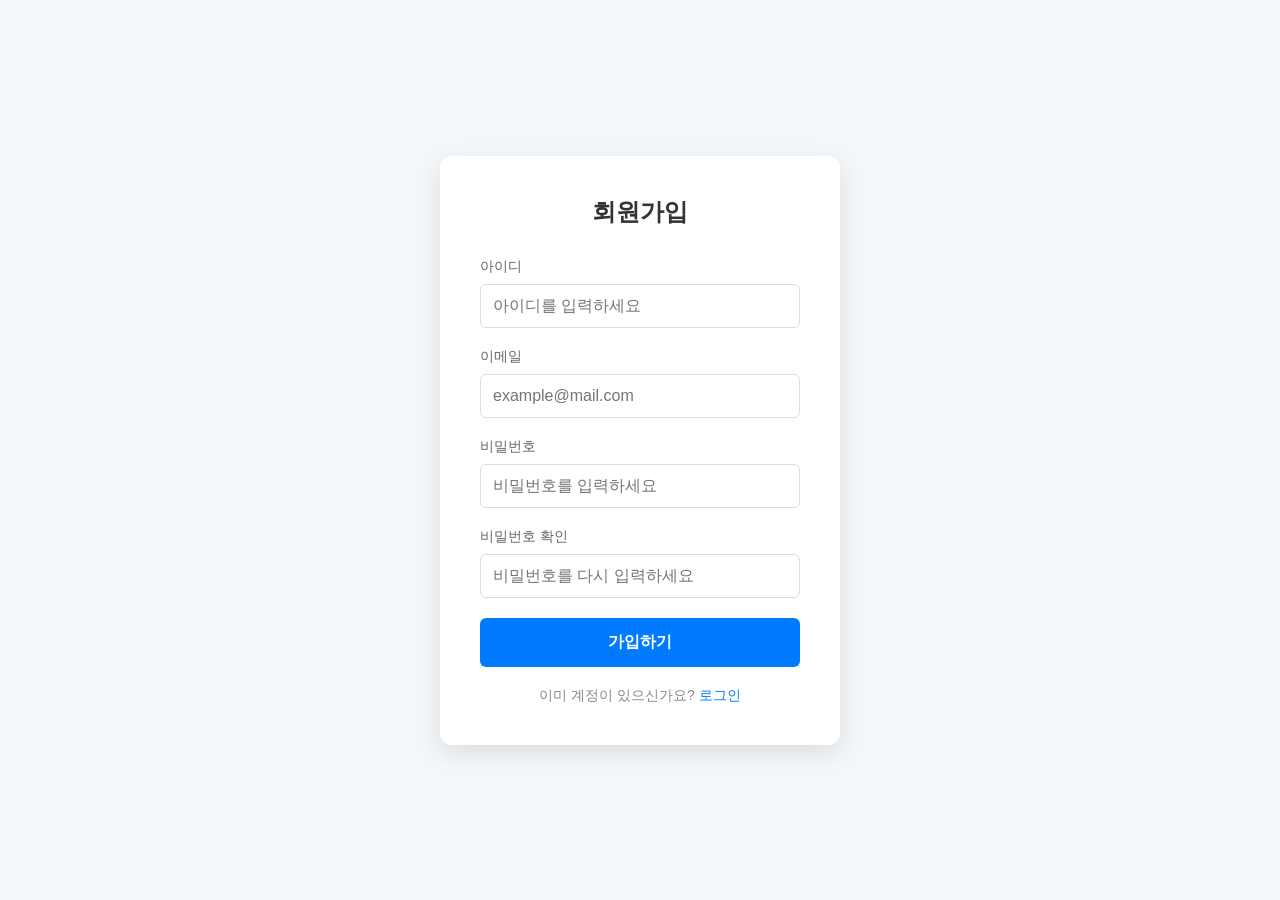
==== index.html @ 18cde2d1 "Add files via upload 업로드 시작" ====
<!DOCTYPE html>
<html lang="ko">
<head>
    <meta charset="UTF-8">
    <meta name="viewport" content="width=device-width, initial-scale=1.0">
    <title>회원가입</title>
    <link rel="stylesheet" href="style.css">
</head>
<body>
    <div class="register-container">
        <h2>회원가입</h2>
        <form id="registerForm">
            <div class="input-group">
                <label for="username">아이디</label>
                <input type="text" id="username" placeholder="아이디를 입력하세요" required>
            </div>
            <div class="input-group">
                <label for="email">이메일</label>
                <input type="email" id="email" placeholder="example@mail.com" required>
            </div>
            <div class="input-group">
                <label for="password">비밀번호</label>
                <input type="password" id="password" placeholder="비밀번호를 입력하세요" required>
            </div>
            <div class="input-group">
                <label for="confirmPassword">비밀번호 확인</label>
                <input type="password" id="confirmPassword" placeholder="비밀번호를 다시 입력하세요" required>
            </div>
            <button type="submit" class="submit-btn">가입하기</button>
        </form>
        <p class="login-link">이미 계정이 있으신가요? <a href="#">로그인</a></p>
    </div>
    <script src="script.js"></script>
</body>
</html>
---- style.css ----
* {
    box-sizing: border-box;
    margin: 0;
    padding: 0;
    font-family: 'Segoe UI', Tahoma, Geneva, Verdana, sans-serif;
}

body {
    background-color: #f4f7f9;
    display: flex;
    justify-content: center;
    align-items: center;
    height: 100vh;
}

.register-container {
    background-color: #fff;
    padding: 40px;
    border-radius: 12px;
    box-shadow: 0 8px 24px rgba(0, 0, 0, 0.1);
    width: 100%;
    max-width: 400px;
}

h2 {
    text-align: center;
    margin-bottom: 30px;
    color: #333;
}

.input-group {
    margin-bottom: 20px;
}

.input-group label {
    display: block;
    margin-bottom: 8px;
    font-size: 14px;
    color: #666;
}

.input-group input {
    width: 100%;
    padding: 12px;
    border: 1px solid #ddd;
    border-radius: 6px;
    font-size: 16px;
    transition: border-color 0.3s;
}

.input-group input:focus {
    border-color: #007bff;
    outline: none;
}

.submit-btn {
    width: 100%;
    padding: 14px;
    background-color: #007bff;
    border: none;
    border-radius: 6px;
    color: white;
    font-size: 16px;
    font-weight: bold;
    cursor: pointer;
    transition: background-color 0.3s;
}

.submit-btn:hover {
    background-color: #0056b3;
}

.login-link {
    text-align: center;
    margin-top: 20px;
    font-size: 14px;
    color: #888;
}

.login-link a {
    color: #007bff;
    text-decoration: none;
}
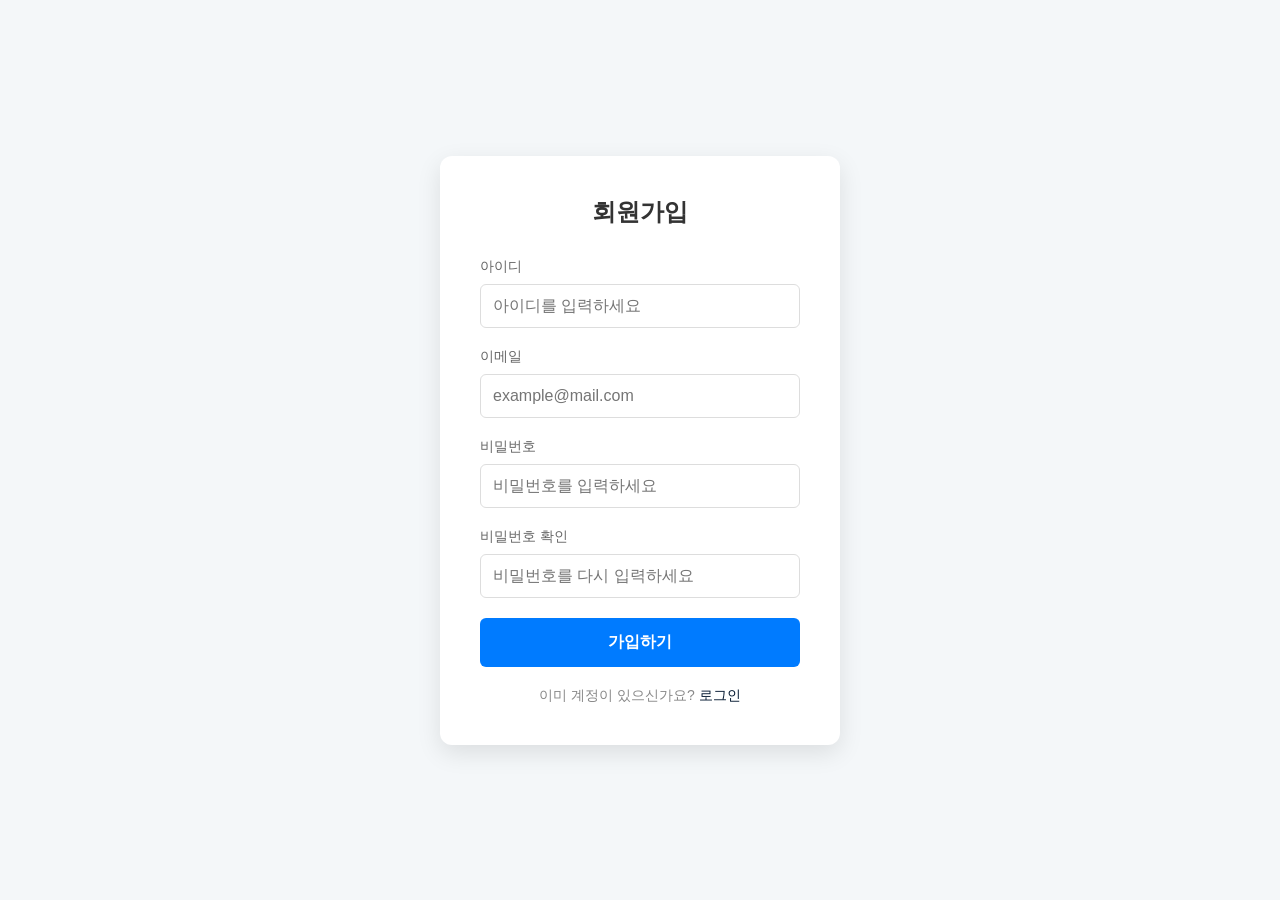
==== commit 76d02d91: "커밋 메시지" ====
--- a/index.html
+++ b/index.html
@@ -3,7 +3,7 @@
 <head>
     <meta charset="UTF-8">
     <meta name="viewport" content="width=device-width, initial-scale=1.0">
-    <title>회원가입</title>
+    <title>회원가입 안내</title>
     <link rel="stylesheet" href="style.css">
 </head>
 <body>
--- a/style.css
+++ b/style.css
@@ -78,6 +78,6 @@
 }
 
 .login-link a {
-    color: #007bff;
+    color: #031830;
     text-decoration: none;
 }
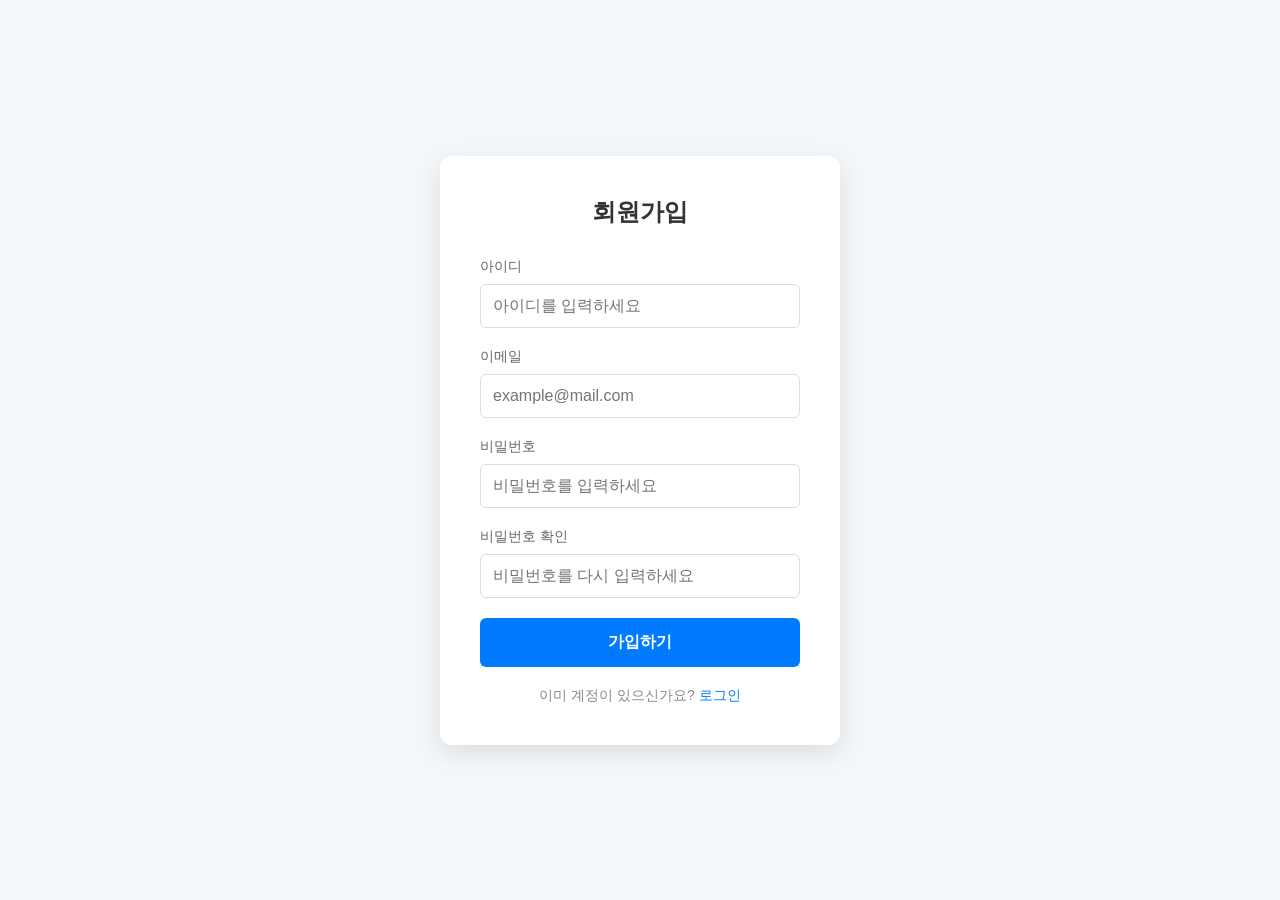
==== commit 78ac9539: "다시 원복" ====
--- a/index.html
+++ b/index.html
@@ -1,35 +1,35 @@
-<!DOCTYPE html>
-<html lang="ko">
-<head>
-    <meta charset="UTF-8">
-    <meta name="viewport" content="width=device-width, initial-scale=1.0">
-    <title>회원가입 안내</title>
-    <link rel="stylesheet" href="style.css">
-</head>
-<body>
-    <div class="register-container">
-        <h2>회원가입</h2>
-        <form id="registerForm">
-            <div class="input-group">
-                <label for="username">아이디</label>
-                <input type="text" id="username" placeholder="아이디를 입력하세요" required>
-            </div>
-            <div class="input-group">
-                <label for="email">이메일</label>
-                <input type="email" id="email" placeholder="example@mail.com" required>
-            </div>
-            <div class="input-group">
-                <label for="password">비밀번호</label>
-                <input type="password" id="password" placeholder="비밀번호를 입력하세요" required>
-            </div>
-            <div class="input-group">
-                <label for="confirmPassword">비밀번호 확인</label>
-                <input type="password" id="confirmPassword" placeholder="비밀번호를 다시 입력하세요" required>
-            </div>
-            <button type="submit" class="submit-btn">가입하기</button>
-        </form>
-        <p class="login-link">이미 계정이 있으신가요? <a href="#">로그인</a></p>
-    </div>
-    <script src="script.js"></script>
-</body>
+<!DOCTYPE html>
+<html lang="ko">
+<head>
+    <meta charset="UTF-8">
+    <meta name="viewport" content="width=device-width, initial-scale=1.0">
+    <title>회원가입</title>
+    <link rel="stylesheet" href="style.css">
+</head>
+<body>
+    <div class="register-container">
+        <h2>회원가입</h2>
+        <form id="registerForm">
+            <div class="input-group">
+                <label for="username">아이디</label>
+                <input type="text" id="username" placeholder="아이디를 입력하세요" required>
+            </div>
+            <div class="input-group">
+                <label for="email">이메일</label>
+                <input type="email" id="email" placeholder="example@mail.com" required>
+            </div>
+            <div class="input-group">
+                <label for="password">비밀번호</label>
+                <input type="password" id="password" placeholder="비밀번호를 입력하세요" required>
+            </div>
+            <div class="input-group">
+                <label for="confirmPassword">비밀번호 확인</label>
+                <input type="password" id="confirmPassword" placeholder="비밀번호를 다시 입력하세요" required>
+            </div>
+            <button type="submit" class="submit-btn">가입하기</button>
+        </form>
+        <p class="login-link">이미 계정이 있으신가요? <a href="#">로그인</a></p>
+    </div>
+    <script src="script.js"></script>
+</body>
 </html>
--- a/style.css
+++ b/style.css
@@ -1,83 +1,83 @@
-* {
-    box-sizing: border-box;
-    margin: 0;
-    padding: 0;
-    font-family: 'Segoe UI', Tahoma, Geneva, Verdana, sans-serif;
-}
-
-body {
-    background-color: #f4f7f9;
-    display: flex;
-    justify-content: center;
-    align-items: center;
-    height: 100vh;
-}
-
-.register-container {
-    background-color: #fff;
-    padding: 40px;
-    border-radius: 12px;
-    box-shadow: 0 8px 24px rgba(0, 0, 0, 0.1);
-    width: 100%;
-    max-width: 400px;
-}
-
-h2 {
-    text-align: center;
-    margin-bottom: 30px;
-    color: #333;
-}
-
-.input-group {
-    margin-bottom: 20px;
-}
-
-.input-group label {
-    display: block;
-    margin-bottom: 8px;
-    font-size: 14px;
-    color: #666;
-}
-
-.input-group input {
-    width: 100%;
-    padding: 12px;
-    border: 1px solid #ddd;
-    border-radius: 6px;
-    font-size: 16px;
-    transition: border-color 0.3s;
-}
-
-.input-group input:focus {
-    border-color: #007bff;
-    outline: none;
-}
-
-.submit-btn {
-    width: 100%;
-    padding: 14px;
-    background-color: #007bff;
-    border: none;
-    border-radius: 6px;
-    color: white;
-    font-size: 16px;
-    font-weight: bold;
-    cursor: pointer;
-    transition: background-color 0.3s;
-}
-
-.submit-btn:hover {
-    background-color: #0056b3;
-}
-
-.login-link {
-    text-align: center;
-    margin-top: 20px;
-    font-size: 14px;
-    color: #888;
-}
-
-.login-link a {
-    color: #031830;
-    text-decoration: none;
+* {
+    box-sizing: border-box;
+    margin: 0;
+    padding: 0;
+    font-family: 'Segoe UI', Tahoma, Geneva, Verdana, sans-serif;
+}
+
+body {
+    background-color: #f4f7f9;
+    display: flex;
+    justify-content: center;
+    align-items: center;
+    height: 100vh;
+}
+
+.register-container {
+    background-color: #fff;
+    padding: 40px;
+    border-radius: 12px;
+    box-shadow: 0 8px 24px rgba(0, 0, 0, 0.1);
+    width: 100%;
+    max-width: 400px;
+}
+
+h2 {
+    text-align: center;
+    margin-bottom: 30px;
+    color: #333;
+}
+
+.input-group {
+    margin-bottom: 20px;
+}
+
+.input-group label {
+    display: block;
+    margin-bottom: 8px;
+    font-size: 14px;
+    color: #666;
+}
+
+.input-group input {
+    width: 100%;
+    padding: 12px;
+    border: 1px solid #ddd;
+    border-radius: 6px;
+    font-size: 16px;
+    transition: border-color 0.3s;
+}
+
+.input-group input:focus {
+    border-color: #007bff;
+    outline: none;
+}
+
+.submit-btn {
+    width: 100%;
+    padding: 14px;
+    background-color: #007bff;
+    border: none;
+    border-radius: 6px;
+    color: white;
+    font-size: 16px;
+    font-weight: bold;
+    cursor: pointer;
+    transition: background-color 0.3s;
+}
+
+.submit-btn:hover {
+    background-color: #0056b3;
+}
+
+.login-link {
+    text-align: center;
+    margin-top: 20px;
+    font-size: 14px;
+    color: #888;
+}
+
+.login-link a {
+    color: #007bff;
+    text-decoration: none;
 }
